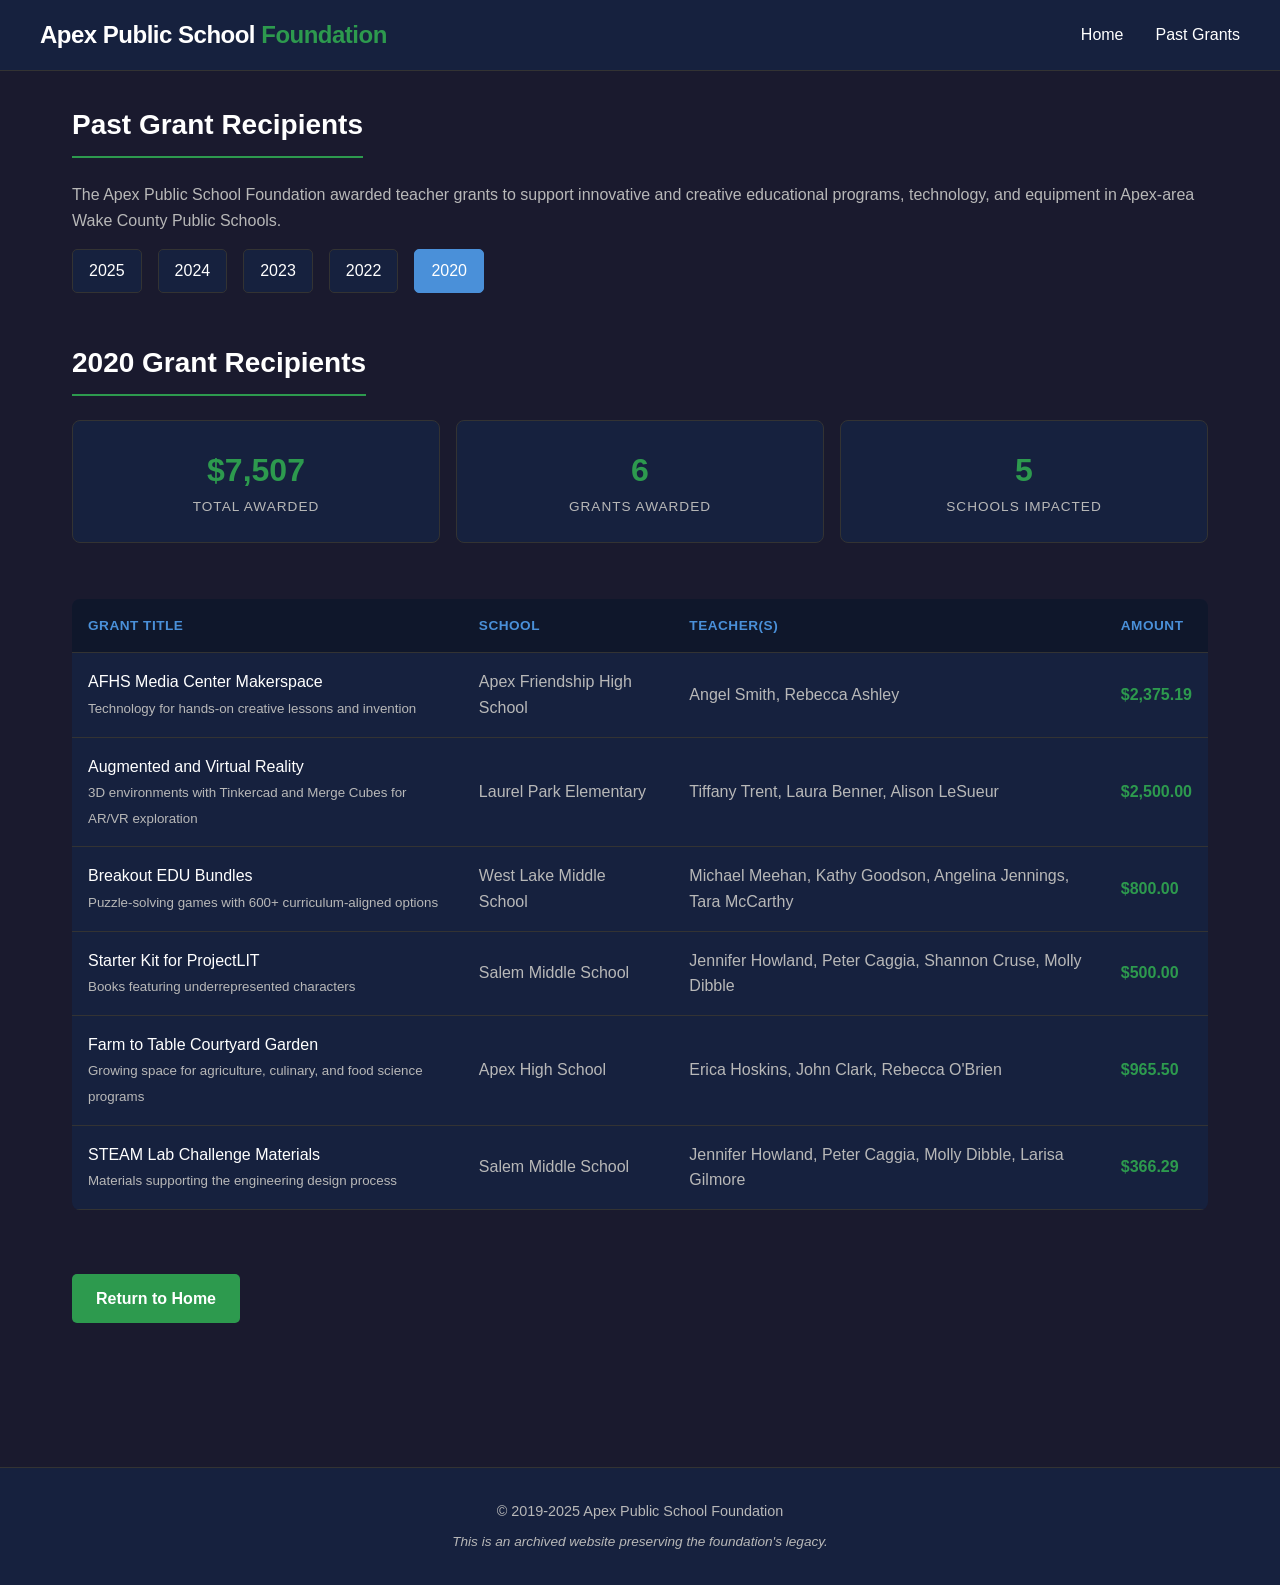
==== grants-2020.html @ a1ca21e4 "initial commit" ====
<!DOCTYPE html>
<html lang="en">
<head>
    <meta charset="UTF-8">
    <meta name="viewport" content="width=device-width, initial-scale=1.0">
    <title>2020 Grant Recipients - Apex Public School Foundation</title>
    <link rel="stylesheet" href="styles.css">
</head>
<body>
    <header>
        <div class="header-content">
            <a href="index.html" class="logo">
                <span class="logo-text">Apex Public School <span>Foundation</span></span>
            </a>
            <nav>
                <ul>
                    <li><a href="index.html">Home</a></li>
                    <li><a href="grants-2025.html">Past Grants</a></li>
                </ul>
            </nav>
        </div>
    </header>

    <main>
        <section class="content-section">
            <h2>Past Grant Recipients</h2>
            <p>The Apex Public School Foundation awarded teacher grants to support innovative and creative educational programs, technology, and equipment in Apex-area Wake County Public Schools.</p>

            <div class="year-nav">
                <a href="grants-2025.html">2025</a>
                <a href="grants-2024.html">2024</a>
                <a href="grants-2023.html">2023</a>
                <a href="grants-2022.html">2022</a>
                <a href="grants-2020.html" class="active">2020</a>
            </div>
        </section>

        <section class="content-section">
            <h2>2020 Grant Recipients</h2>

            <div class="grants-summary">
                <div class="stat-card">
                    <div class="number">$7,507</div>
                    <div class="label">Total Awarded</div>
                </div>
                <div class="stat-card">
                    <div class="number">6</div>
                    <div class="label">Grants Awarded</div>
                </div>
                <div class="stat-card">
                    <div class="number">5</div>
                    <div class="label">Schools Impacted</div>
                </div>
            </div>

            <div class="table-wrapper">
                <table class="grants-table">
                    <thead>
                        <tr>
                            <th>Grant Title</th>
                            <th>School</th>
                            <th>Teacher(s)</th>
                            <th>Amount</th>
                        </tr>
                    </thead>
                    <tbody>
                        <tr>
                            <td class="grant-title">AFHS Media Center Makerspace<br><small style="color: var(--text-muted);">Technology for hands-on creative lessons and invention</small></td>
                            <td>Apex Friendship High School</td>
                            <td>Angel Smith, Rebecca Ashley</td>
                            <td class="amount">$2,375.19</td>
                        </tr>
                        <tr>
                            <td class="grant-title">Augmented and Virtual Reality<br><small style="color: var(--text-muted);">3D environments with Tinkercad and Merge Cubes for AR/VR exploration</small></td>
                            <td>Laurel Park Elementary</td>
                            <td>Tiffany Trent, Laura Benner, Alison LeSueur</td>
                            <td class="amount">$2,500.00</td>
                        </tr>
                        <tr>
                            <td class="grant-title">Breakout EDU Bundles<br><small style="color: var(--text-muted);">Puzzle-solving games with 600+ curriculum-aligned options</small></td>
                            <td>West Lake Middle School</td>
                            <td>Michael Meehan, Kathy Goodson, Angelina Jennings, Tara McCarthy</td>
                            <td class="amount">$800.00</td>
                        </tr>
                        <tr>
                            <td class="grant-title">Starter Kit for ProjectLIT<br><small style="color: var(--text-muted);">Books featuring underrepresented characters</small></td>
                            <td>Salem Middle School</td>
                            <td>Jennifer Howland, Peter Caggia, Shannon Cruse, Molly Dibble</td>
                            <td class="amount">$500.00</td>
                        </tr>
                        <tr>
                            <td class="grant-title">Farm to Table Courtyard Garden<br><small style="color: var(--text-muted);">Growing space for agriculture, culinary, and food science programs</small></td>
                            <td>Apex High School</td>
                            <td>Erica Hoskins, John Clark, Rebecca O'Brien</td>
                            <td class="amount">$965.50</td>
                        </tr>
                        <tr>
                            <td class="grant-title">STEAM Lab Challenge Materials<br><small style="color: var(--text-muted);">Materials supporting the engineering design process</small></td>
                            <td>Salem Middle School</td>
                            <td>Jennifer Howland, Peter Caggia, Molly Dibble, Larisa Gilmore</td>
                            <td class="amount">$366.29</td>
                        </tr>
                    </tbody>
                </table>
            </div>
        </section>

        <section class="content-section">
            <a href="index.html" class="link-button">Return to Home</a>
        </section>
    </main>

    <footer>
        <p>&copy; 2019-2025 Apex Public School Foundation</p>
        <p class="archive-note">This is an archived website preserving the foundation's legacy.</p>
    </footer>
</body>
</html>
---- styles.css ----
/* Apex Public School Foundation - Archive Site Styles */

* {
    margin: 0;
    padding: 0;
    box-sizing: border-box;
}

:root {
    --primary-dark: #1a1a2e;
    --secondary-dark: #16213e;
    --accent-blue: #4a90d9;
    --accent-green: #2d9a4e;
    --text-light: #ffffff;
    --text-muted: #b8b8b8;
    --border-color: #333;
}

body {
    font-family: -apple-system, BlinkMacSystemFont, 'Segoe UI', Roboto, Oxygen, Ubuntu, sans-serif;
    background-color: var(--primary-dark);
    color: var(--text-light);
    line-height: 1.6;
    min-height: 100vh;
}

/* Header */
header {
    background-color: var(--secondary-dark);
    padding: 1rem 2rem;
    border-bottom: 1px solid var(--border-color);
    position: sticky;
    top: 0;
    z-index: 100;
}

.header-content {
    max-width: 1200px;
    margin: 0 auto;
    display: flex;
    justify-content: space-between;
    align-items: center;
}

.logo {
    display: flex;
    align-items: center;
    text-decoration: none;
    color: var(--text-light);
}

.logo-text {
    font-size: 1.5rem;
    font-weight: 600;
    letter-spacing: -0.5px;
}

.logo-text span {
    color: var(--accent-green);
}

nav ul {
    list-style: none;
    display: flex;
    gap: 2rem;
}

nav a {
    color: var(--text-light);
    text-decoration: none;
    font-weight: 500;
    transition: color 0.2s;
}

nav a:hover {
    color: var(--accent-blue);
}

/* Hero Section */
.hero {
    text-align: center;
    padding: 4rem 2rem;
    background: linear-gradient(135deg, var(--secondary-dark) 0%, var(--primary-dark) 100%);
    border-bottom: 1px solid var(--border-color);
}

.hero h1 {
    font-size: 2.5rem;
    margin-bottom: 1rem;
    font-weight: 700;
}

.hero .tagline {
    font-size: 1.25rem;
    color: var(--text-muted);
    font-style: italic;
}

/* Notice Box */
.notice-box {
    max-width: 800px;
    margin: 3rem auto;
    padding: 2rem;
    background-color: var(--secondary-dark);
    border: 2px solid var(--accent-blue);
    border-radius: 8px;
}

.notice-box h2 {
    color: var(--accent-blue);
    margin-bottom: 1rem;
    font-size: 1.5rem;
}

.notice-box p {
    margin-bottom: 1rem;
    color: var(--text-muted);
}

.notice-box p:last-child {
    margin-bottom: 0;
}

/* Main Content */
main {
    max-width: 1200px;
    margin: 0 auto;
    padding: 2rem;
}

.content-section {
    margin-bottom: 3rem;
}

.content-section h2 {
    font-size: 1.75rem;
    margin-bottom: 1.5rem;
    color: var(--text-light);
    border-bottom: 2px solid var(--accent-green);
    padding-bottom: 0.5rem;
    display: inline-block;
}

.content-section p {
    color: var(--text-muted);
    margin-bottom: 1rem;
}

/* Mission Highlights */
.mission-highlights {
    display: grid;
    grid-template-columns: repeat(auto-fit, minmax(250px, 1fr));
    gap: 1.5rem;
    margin-top: 2rem;
}

.highlight-card {
    background-color: var(--secondary-dark);
    padding: 1.5rem;
    border-radius: 8px;
    border: 1px solid var(--border-color);
}

.highlight-card h3 {
    color: var(--accent-green);
    margin-bottom: 0.5rem;
}

.highlight-card p {
    font-size: 0.95rem;
}

/* Link Button */
.link-button {
    display: inline-block;
    background-color: var(--accent-green);
    color: var(--text-light);
    padding: 0.75rem 1.5rem;
    border-radius: 5px;
    text-decoration: none;
    font-weight: 600;
    transition: background-color 0.2s, transform 0.2s;
    margin-top: 1rem;
}

.link-button:hover {
    background-color: #238a3e;
    transform: translateY(-2px);
}

/* Grants Page Styles */
.grants-summary {
    display: grid;
    grid-template-columns: repeat(auto-fit, minmax(150px, 1fr));
    gap: 1rem;
    margin-bottom: 2rem;
}

.stat-card {
    background-color: var(--secondary-dark);
    padding: 1.5rem;
    border-radius: 8px;
    text-align: center;
    border: 1px solid var(--border-color);
}

.stat-card .number {
    font-size: 2rem;
    font-weight: 700;
    color: var(--accent-green);
}

.stat-card .label {
    font-size: 0.85rem;
    color: var(--text-muted);
    text-transform: uppercase;
    letter-spacing: 1px;
}

/* Grants Table */
.grants-table {
    width: 100%;
    border-collapse: collapse;
    margin-top: 1.5rem;
    background-color: var(--secondary-dark);
    border-radius: 8px;
    overflow: hidden;
}

.grants-table th,
.grants-table td {
    padding: 1rem;
    text-align: left;
    border-bottom: 1px solid var(--border-color);
}

.grants-table th {
    background-color: rgba(0, 0, 0, 0.3);
    color: var(--accent-blue);
    font-weight: 600;
    text-transform: uppercase;
    font-size: 0.85rem;
    letter-spacing: 0.5px;
}

.grants-table td {
    color: var(--text-muted);
}

.grants-table tr:hover td {
    background-color: rgba(74, 144, 217, 0.1);
}

.grants-table .grant-title {
    color: var(--text-light);
    font-weight: 500;
}

.grants-table .amount {
    color: var(--accent-green);
    font-weight: 600;
}

/* Year Navigation */
.year-nav {
    display: flex;
    gap: 1rem;
    margin-bottom: 2rem;
    flex-wrap: wrap;
}

.year-nav a {
    padding: 0.5rem 1rem;
    background-color: var(--secondary-dark);
    color: var(--text-light);
    text-decoration: none;
    border-radius: 5px;
    border: 1px solid var(--border-color);
    transition: all 0.2s;
}

.year-nav a:hover,
.year-nav a.active {
    background-color: var(--accent-blue);
    border-color: var(--accent-blue);
}

/* Footer */
footer {
    background-color: var(--secondary-dark);
    padding: 2rem;
    text-align: center;
    border-top: 1px solid var(--border-color);
    margin-top: 4rem;
}

footer p {
    color: var(--text-muted);
    font-size: 0.9rem;
}

footer .archive-note {
    margin-top: 0.5rem;
    font-style: italic;
    font-size: 0.85rem;
}

/* Responsive */
@media (max-width: 768px) {
    .header-content {
        flex-direction: column;
        gap: 1rem;
    }

    nav ul {
        gap: 1rem;
    }

    .hero h1 {
        font-size: 1.75rem;
    }

    .grants-table {
        font-size: 0.9rem;
    }

    .grants-table th,
    .grants-table td {
        padding: 0.75rem 0.5rem;
    }

    .notice-box {
        margin: 2rem 1rem;
    }
}

/* Mobile table scroll */
.table-wrapper {
    overflow-x: auto;
}
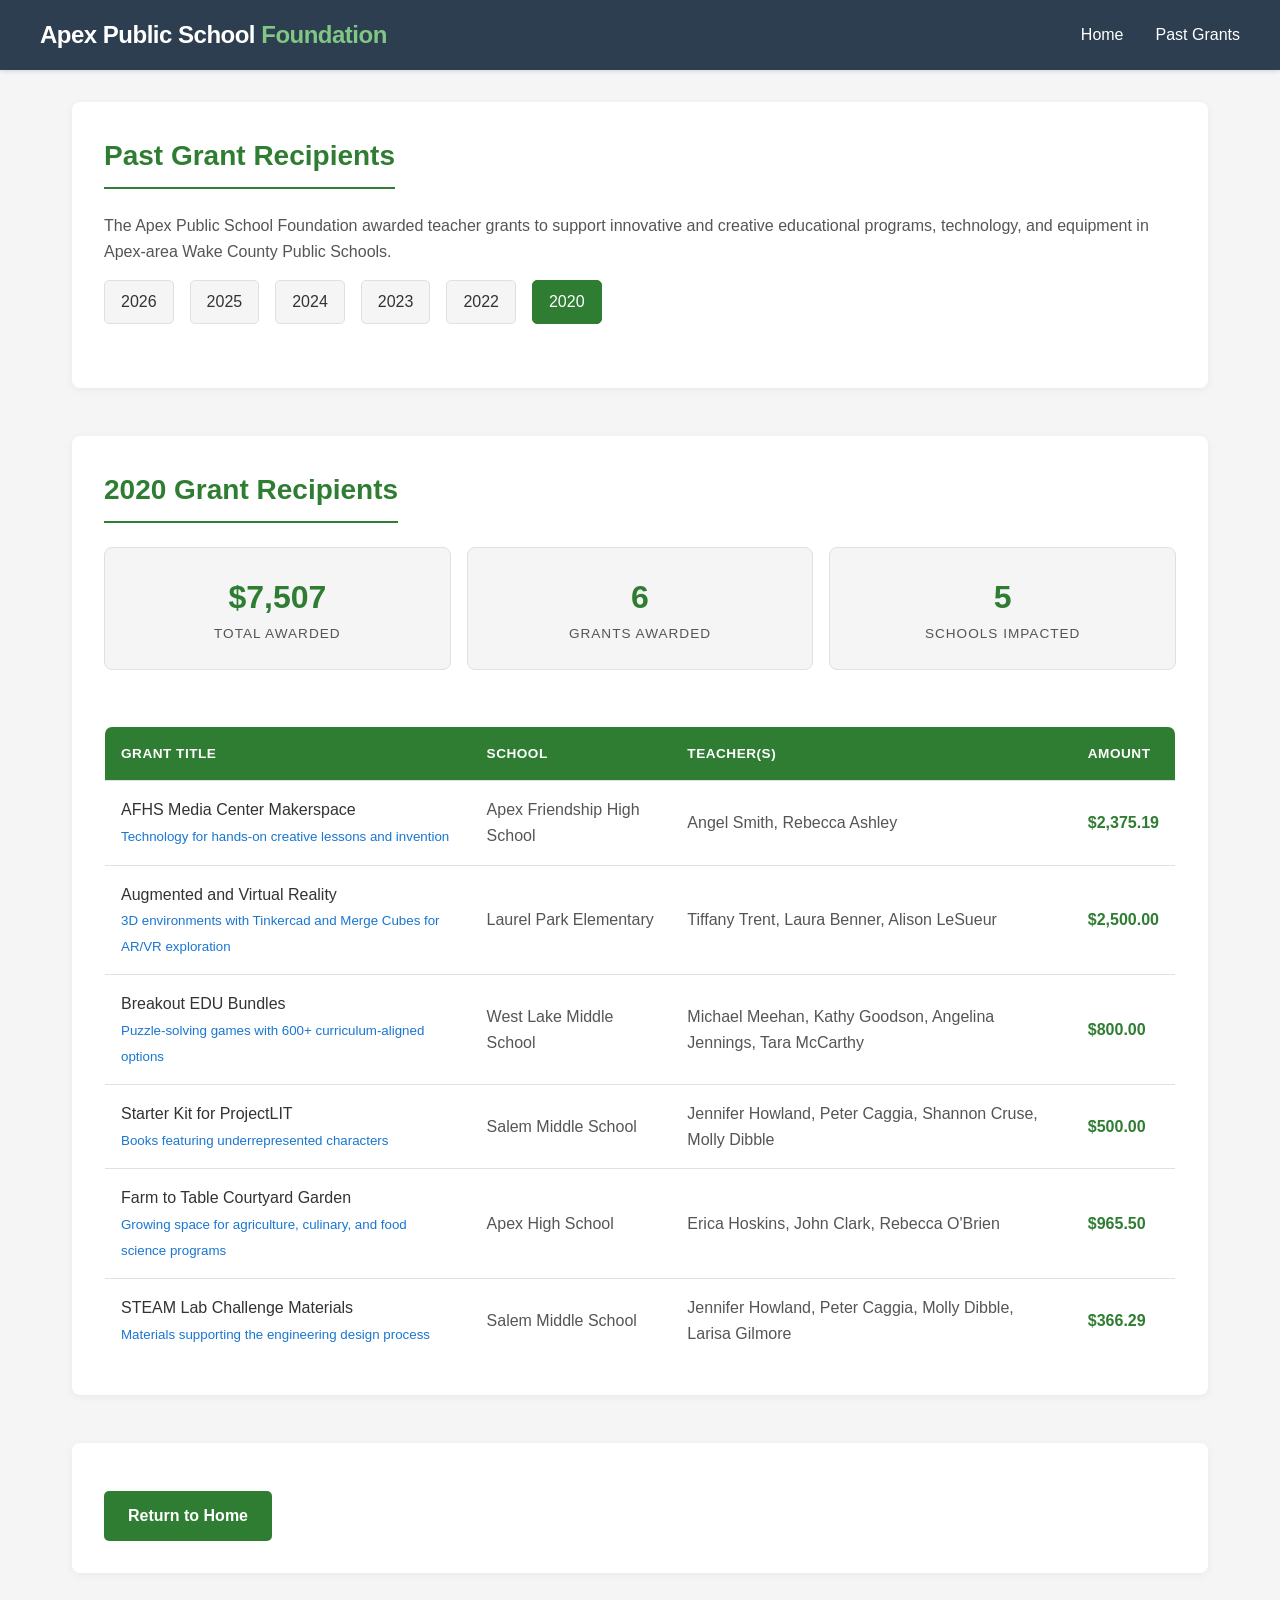
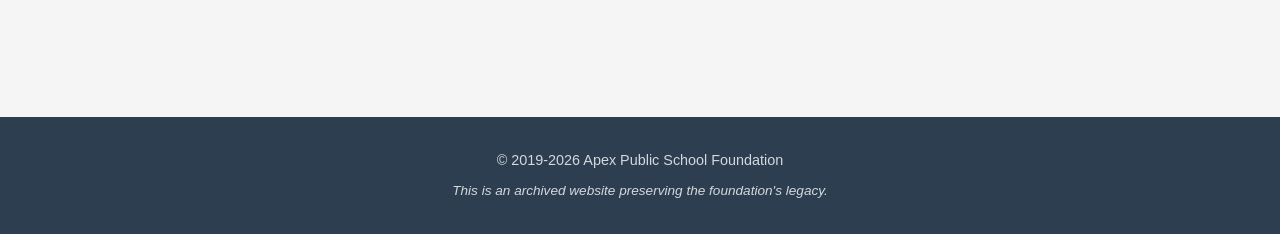
==== commit f6b2b767: "Add 2026 grant recipients and update site navigation Add grants-2026.html with 16 grants ($30,195 to" ====
--- a/grants-2020.html
+++ b/grants-2020.html
@@ -15,7 +15,7 @@
             <nav>
                 <ul>
                     <li><a href="index.html">Home</a></li>
-                    <li><a href="grants-2025.html">Past Grants</a></li>
+                    <li><a href="grants-2026.html">Past Grants</a></li>
                 </ul>
             </nav>
         </div>
@@ -27,6 +27,7 @@
             <p>The Apex Public School Foundation awarded teacher grants to support innovative and creative educational programs, technology, and equipment in Apex-area Wake County Public Schools.</p>
 
             <div class="year-nav">
+                <a href="grants-2026.html">2026</a>
                 <a href="grants-2025.html">2025</a>
                 <a href="grants-2024.html">2024</a>
                 <a href="grants-2023.html">2023</a>
@@ -111,7 +112,7 @@
     </main>
 
     <footer>
-        <p>&copy; 2019-2025 Apex Public School Foundation</p>
+        <p>&copy; 2019-2026 Apex Public School Foundation</p>
         <p class="archive-note">This is an archived website preserving the foundation's legacy.</p>
     </footer>
 </body>
--- a/styles.css
+++ b/styles.css
@@ -7,31 +7,35 @@
 }
 
 :root {
-    --primary-dark: #1a1a2e;
-    --secondary-dark: #16213e;
-    --accent-blue: #4a90d9;
-    --accent-green: #2d9a4e;
+    --primary-green: #2e7d32;
+    --primary-green-dark: #1b5e20;
+    --accent-blue: #1976d2;
+    --accent-blue-light: #e3f2fd;
+    --text-dark: #333333;
+    --text-medium: #555555;
     --text-light: #ffffff;
-    --text-muted: #b8b8b8;
-    --border-color: #333;
+    --bg-white: #ffffff;
+    --bg-light: #f5f5f5;
+    --bg-dark: #2c3e50;
+    --border-light: #e0e0e0;
 }
 
 body {
     font-family: -apple-system, BlinkMacSystemFont, 'Segoe UI', Roboto, Oxygen, Ubuntu, sans-serif;
-    background-color: var(--primary-dark);
-    color: var(--text-light);
+    background-color: var(--bg-light);
+    color: var(--text-dark);
     line-height: 1.6;
     min-height: 100vh;
 }
 
 /* Header */
 header {
-    background-color: var(--secondary-dark);
+    background-color: var(--bg-dark);
     padding: 1rem 2rem;
-    border-bottom: 1px solid var(--border-color);
     position: sticky;
     top: 0;
     z-index: 100;
+    box-shadow: 0 2px 4px rgba(0,0,0,0.1);
 }
 
 .header-content {
@@ -56,7 +60,7 @@
 }
 
 .logo-text span {
-    color: var(--accent-green);
+    color: #81c784;
 }
 
 nav ul {
@@ -73,15 +77,15 @@
 }
 
 nav a:hover {
-    color: var(--accent-blue);
+    color: #81c784;
 }
 
 /* Hero Section */
 .hero {
     text-align: center;
     padding: 4rem 2rem;
-    background: linear-gradient(135deg, var(--secondary-dark) 0%, var(--primary-dark) 100%);
-    border-bottom: 1px solid var(--border-color);
+    background: linear-gradient(135deg, var(--primary-green) 0%, var(--primary-green-dark) 100%);
+    color: var(--text-light);
 }
 
 .hero h1 {
@@ -92,18 +96,21 @@
 
 .hero .tagline {
     font-size: 1.25rem;
-    color: var(--text-muted);
+    color: rgba(255,255,255,0.9);
     font-style: italic;
 }
 
 /* Notice Box */
 .notice-box {
     max-width: 800px;
-    margin: 3rem auto;
+    margin: -2rem auto 3rem;
     padding: 2rem;
-    background-color: var(--secondary-dark);
-    border: 2px solid var(--accent-blue);
-    border-radius: 8px;
+    background-color: var(--bg-white);
+    border-left: 4px solid var(--accent-blue);
+    border-radius: 8px;
+    box-shadow: 0 4px 12px rgba(0,0,0,0.1);
+    position: relative;
+    z-index: 10;
 }
 
 .notice-box h2 {
@@ -114,7 +121,7 @@
 
 .notice-box p {
     margin-bottom: 1rem;
-    color: var(--text-muted);
+    color: var(--text-medium);
 }
 
 .notice-box p:last-child {
@@ -130,19 +137,23 @@
 
 .content-section {
     margin-bottom: 3rem;
+    background-color: var(--bg-white);
+    padding: 2rem;
+    border-radius: 8px;
+    box-shadow: 0 2px 8px rgba(0,0,0,0.05);
 }
 
 .content-section h2 {
     font-size: 1.75rem;
     margin-bottom: 1.5rem;
-    color: var(--text-light);
-    border-bottom: 2px solid var(--accent-green);
+    color: var(--primary-green);
+    border-bottom: 2px solid var(--primary-green);
     padding-bottom: 0.5rem;
     display: inline-block;
 }
 
 .content-section p {
-    color: var(--text-muted);
+    color: var(--text-medium);
     margin-bottom: 1rem;
 }
 
@@ -155,25 +166,26 @@
 }
 
 .highlight-card {
-    background-color: var(--secondary-dark);
+    background-color: var(--bg-light);
     padding: 1.5rem;
     border-radius: 8px;
-    border: 1px solid var(--border-color);
+    border: 1px solid var(--border-light);
 }
 
 .highlight-card h3 {
-    color: var(--accent-green);
+    color: var(--primary-green);
     margin-bottom: 0.5rem;
 }
 
 .highlight-card p {
     font-size: 0.95rem;
+    margin-bottom: 0;
 }
 
 /* Link Button */
 .link-button {
     display: inline-block;
-    background-color: var(--accent-green);
+    background-color: var(--primary-green);
     color: var(--text-light);
     padding: 0.75rem 1.5rem;
     border-radius: 5px;
@@ -184,7 +196,7 @@
 }
 
 .link-button:hover {
-    background-color: #238a3e;
+    background-color: var(--primary-green-dark);
     transform: translateY(-2px);
 }
 
@@ -197,22 +209,22 @@
 }
 
 .stat-card {
-    background-color: var(--secondary-dark);
+    background-color: var(--bg-light);
     padding: 1.5rem;
     border-radius: 8px;
     text-align: center;
-    border: 1px solid var(--border-color);
+    border: 1px solid var(--border-light);
 }
 
 .stat-card .number {
     font-size: 2rem;
     font-weight: 700;
-    color: var(--accent-green);
+    color: var(--primary-green);
 }
 
 .stat-card .label {
     font-size: 0.85rem;
-    color: var(--text-muted);
+    color: var(--text-medium);
     text-transform: uppercase;
     letter-spacing: 1px;
 }
@@ -222,21 +234,22 @@
     width: 100%;
     border-collapse: collapse;
     margin-top: 1.5rem;
-    background-color: var(--secondary-dark);
+    background-color: var(--bg-white);
     border-radius: 8px;
     overflow: hidden;
+    border: 1px solid var(--border-light);
 }
 
 .grants-table th,
 .grants-table td {
     padding: 1rem;
     text-align: left;
-    border-bottom: 1px solid var(--border-color);
+    border-bottom: 1px solid var(--border-light);
 }
 
 .grants-table th {
-    background-color: rgba(0, 0, 0, 0.3);
-    color: var(--accent-blue);
+    background-color: var(--primary-green);
+    color: var(--text-light);
     font-weight: 600;
     text-transform: uppercase;
     font-size: 0.85rem;
@@ -244,20 +257,24 @@
 }
 
 .grants-table td {
-    color: var(--text-muted);
+    color: var(--text-medium);
 }
 
 .grants-table tr:hover td {
-    background-color: rgba(74, 144, 217, 0.1);
+    background-color: var(--bg-light);
 }
 
 .grants-table .grant-title {
-    color: var(--text-light);
+    color: var(--text-dark);
     font-weight: 500;
 }
 
+.grants-table .grant-title small {
+    color: var(--accent-blue) !important;
+}
+
 .grants-table .amount {
-    color: var(--accent-green);
+    color: var(--primary-green);
     font-weight: 600;
 }
 
@@ -271,31 +288,36 @@
 
 .year-nav a {
     padding: 0.5rem 1rem;
-    background-color: var(--secondary-dark);
-    color: var(--text-light);
+    background-color: var(--bg-light);
+    color: var(--text-dark);
     text-decoration: none;
     border-radius: 5px;
-    border: 1px solid var(--border-color);
+    border: 1px solid var(--border-light);
     transition: all 0.2s;
 }
 
-.year-nav a:hover,
+.year-nav a:hover {
+    background-color: var(--primary-green);
+    color: var(--text-light);
+    border-color: var(--primary-green);
+}
+
 .year-nav a.active {
-    background-color: var(--accent-blue);
-    border-color: var(--accent-blue);
+    background-color: var(--primary-green);
+    color: var(--text-light);
+    border-color: var(--primary-green);
 }
 
 /* Footer */
 footer {
-    background-color: var(--secondary-dark);
+    background-color: var(--bg-dark);
     padding: 2rem;
     text-align: center;
-    border-top: 1px solid var(--border-color);
     margin-top: 4rem;
 }
 
 footer p {
-    color: var(--text-muted);
+    color: rgba(255,255,255,0.8);
     font-size: 0.9rem;
 }
 
@@ -330,7 +352,11 @@
     }
 
     .notice-box {
-        margin: 2rem 1rem;
+        margin: -2rem 1rem 2rem;
+    }
+
+    .content-section {
+        padding: 1.5rem;
     }
 }
 
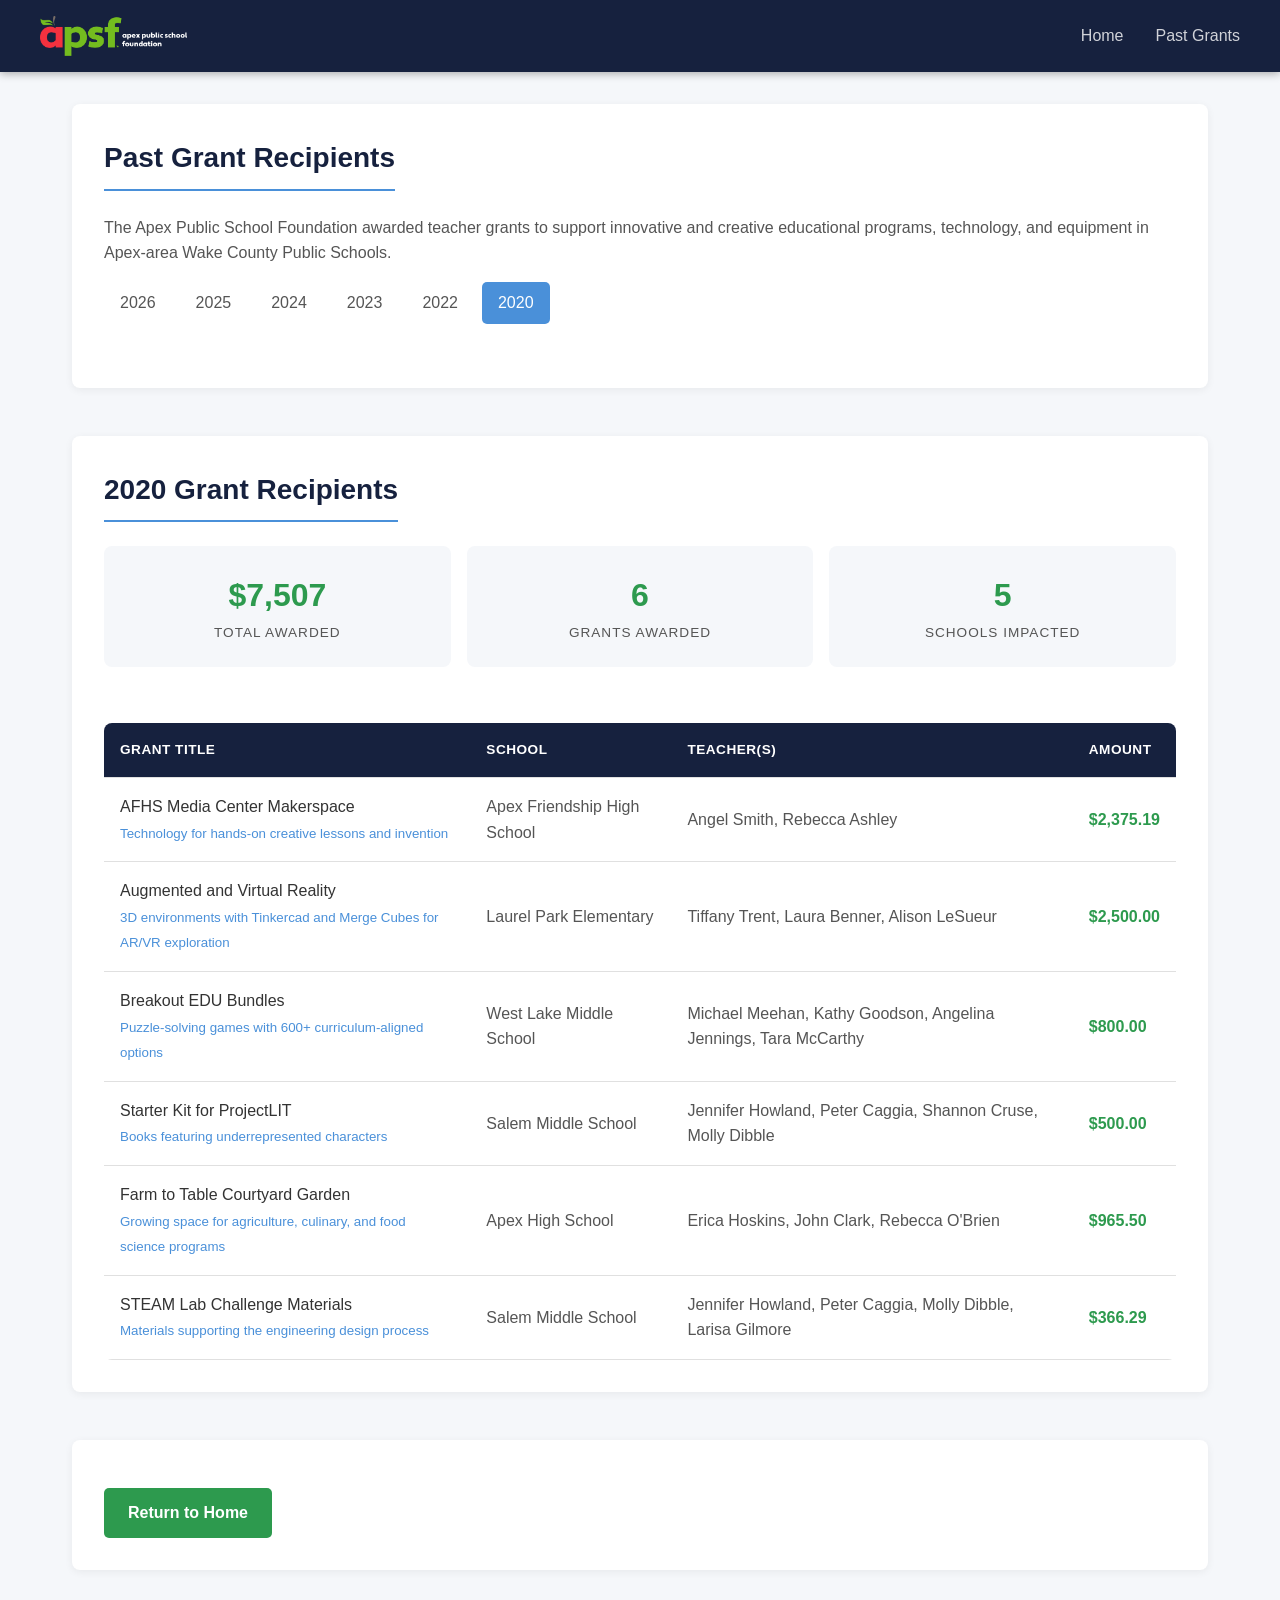
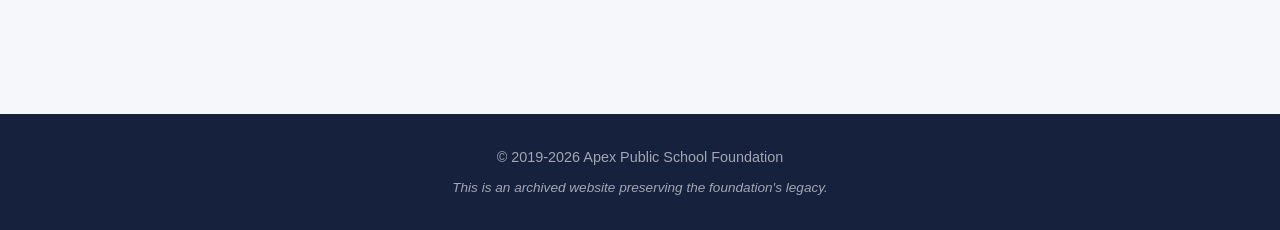
==== commit 57553db6: "Update site theme with APSF logo, hero image, and light background Replace text logo with original A" ====
--- a/grants-2020.html
+++ b/grants-2020.html
@@ -10,7 +10,7 @@
     <header>
         <div class="header-content">
             <a href="index.html" class="logo">
-                <span class="logo-text">Apex Public School <span>Foundation</span></span>
+                <img src="images/apsf-logo-whitetext@3x.png" alt="Apex Public School Foundation" class="logo-img">
             </a>
             <nav>
                 <ul>
--- a/styles.css
+++ b/styles.css
@@ -7,16 +7,15 @@
 }
 
 :root {
-    --primary-green: #2e7d32;
-    --primary-green-dark: #1b5e20;
-    --accent-blue: #1976d2;
-    --accent-blue-light: #e3f2fd;
+    --primary-dark: #1a1a2e;
+    --secondary-dark: #16213e;
+    --accent-blue: #4a90d9;
+    --accent-green: #2d9a4e;
     --text-dark: #333333;
     --text-medium: #555555;
     --text-light: #ffffff;
     --bg-white: #ffffff;
-    --bg-light: #f5f5f5;
-    --bg-dark: #2c3e50;
+    --bg-light: #f5f7fa;
     --border-light: #e0e0e0;
 }
 
@@ -30,12 +29,12 @@
 
 /* Header */
 header {
-    background-color: var(--bg-dark);
+    background-color: var(--secondary-dark);
     padding: 1rem 2rem;
     position: sticky;
     top: 0;
     z-index: 100;
-    box-shadow: 0 2px 4px rgba(0,0,0,0.1);
+    box-shadow: 0 2px 8px rgba(0,0,0,0.3);
 }
 
 .header-content {
@@ -53,14 +52,9 @@
     color: var(--text-light);
 }
 
-.logo-text {
-    font-size: 1.5rem;
-    font-weight: 600;
-    letter-spacing: -0.5px;
-}
-
-.logo-text span {
-    color: #81c784;
+.logo-img {
+    height: 40px;
+    width: auto;
 }
 
 nav ul {
@@ -70,22 +64,24 @@
 }
 
 nav a {
-    color: var(--text-light);
+    color: rgba(255,255,255,0.8);
     text-decoration: none;
     font-weight: 500;
     transition: color 0.2s;
 }
 
 nav a:hover {
-    color: #81c784;
+    color: var(--text-light);
 }
 
 /* Hero Section */
 .hero {
     text-align: center;
     padding: 4rem 2rem;
-    background: linear-gradient(135deg, var(--primary-green) 0%, var(--primary-green-dark) 100%);
-    color: var(--text-light);
+    background: linear-gradient(135deg, #1a1a2e 0%, #0f3460 100%);
+    color: var(--text-light);
+    position: relative;
+    overflow: hidden;
 }
 
 .hero h1 {
@@ -96,19 +92,33 @@
 
 .hero .tagline {
     font-size: 1.25rem;
-    color: rgba(255,255,255,0.9);
+    color: rgba(255,255,255,0.8);
     font-style: italic;
+}
+
+.hero-image {
+    margin-top: 2rem;
+    max-width: 800px;
+    margin-left: auto;
+    margin-right: auto;
+}
+
+.hero-image img {
+    width: 100%;
+    height: auto;
+    border-radius: 8px;
+    box-shadow: 0 4px 20px rgba(0,0,0,0.4);
 }
 
 /* Notice Box */
 .notice-box {
     max-width: 800px;
-    margin: -2rem auto 3rem;
+    margin: 2rem auto 3rem;
     padding: 2rem;
     background-color: var(--bg-white);
     border-left: 4px solid var(--accent-blue);
     border-radius: 8px;
-    box-shadow: 0 4px 12px rgba(0,0,0,0.1);
+    box-shadow: 0 4px 12px rgba(0,0,0,0.08);
     position: relative;
     z-index: 10;
 }
@@ -140,14 +150,14 @@
     background-color: var(--bg-white);
     padding: 2rem;
     border-radius: 8px;
-    box-shadow: 0 2px 8px rgba(0,0,0,0.05);
+    box-shadow: 0 2px 8px rgba(0,0,0,0.06);
 }
 
 .content-section h2 {
     font-size: 1.75rem;
     margin-bottom: 1.5rem;
-    color: var(--primary-green);
-    border-bottom: 2px solid var(--primary-green);
+    color: var(--secondary-dark);
+    border-bottom: 2px solid var(--accent-blue);
     padding-bottom: 0.5rem;
     display: inline-block;
 }
@@ -169,11 +179,10 @@
     background-color: var(--bg-light);
     padding: 1.5rem;
     border-radius: 8px;
-    border: 1px solid var(--border-light);
 }
 
 .highlight-card h3 {
-    color: var(--primary-green);
+    color: var(--accent-green);
     margin-bottom: 0.5rem;
 }
 
@@ -185,7 +194,7 @@
 /* Link Button */
 .link-button {
     display: inline-block;
-    background-color: var(--primary-green);
+    background-color: var(--accent-green);
     color: var(--text-light);
     padding: 0.75rem 1.5rem;
     border-radius: 5px;
@@ -196,7 +205,7 @@
 }
 
 .link-button:hover {
-    background-color: var(--primary-green-dark);
+    background-color: #237a3e;
     transform: translateY(-2px);
 }
 
@@ -213,13 +222,12 @@
     padding: 1.5rem;
     border-radius: 8px;
     text-align: center;
-    border: 1px solid var(--border-light);
 }
 
 .stat-card .number {
     font-size: 2rem;
     font-weight: 700;
-    color: var(--primary-green);
+    color: var(--accent-green);
 }
 
 .stat-card .label {
@@ -237,7 +245,6 @@
     background-color: var(--bg-white);
     border-radius: 8px;
     overflow: hidden;
-    border: 1px solid var(--border-light);
 }
 
 .grants-table th,
@@ -248,7 +255,7 @@
 }
 
 .grants-table th {
-    background-color: var(--primary-green);
+    background-color: var(--secondary-dark);
     color: var(--text-light);
     font-weight: 600;
     text-transform: uppercase;
@@ -274,50 +281,47 @@
 }
 
 .grants-table .amount {
-    color: var(--primary-green);
+    color: var(--accent-green);
     font-weight: 600;
 }
 
 /* Year Navigation */
 .year-nav {
     display: flex;
-    gap: 1rem;
+    gap: 0.5rem;
     margin-bottom: 2rem;
     flex-wrap: wrap;
 }
 
 .year-nav a {
     padding: 0.5rem 1rem;
-    background-color: var(--bg-light);
-    color: var(--text-dark);
+    background-color: var(--bg-white);
+    color: var(--text-medium);
     text-decoration: none;
     border-radius: 5px;
-    border: 1px solid var(--border-light);
     transition: all 0.2s;
 }
 
 .year-nav a:hover {
-    background-color: var(--primary-green);
-    color: var(--text-light);
-    border-color: var(--primary-green);
+    background-color: var(--accent-blue);
+    color: var(--text-light);
 }
 
 .year-nav a.active {
-    background-color: var(--primary-green);
-    color: var(--text-light);
-    border-color: var(--primary-green);
+    background-color: var(--accent-blue);
+    color: var(--text-light);
 }
 
 /* Footer */
 footer {
-    background-color: var(--bg-dark);
+    background-color: var(--secondary-dark);
     padding: 2rem;
     text-align: center;
     margin-top: 4rem;
 }
 
 footer p {
-    color: rgba(255,255,255,0.8);
+    color: rgba(255,255,255,0.6);
     font-size: 0.9rem;
 }
 
@@ -352,7 +356,7 @@
     }
 
     .notice-box {
-        margin: -2rem 1rem 2rem;
+        margin: 2rem 1rem 2rem;
     }
 
     .content-section {
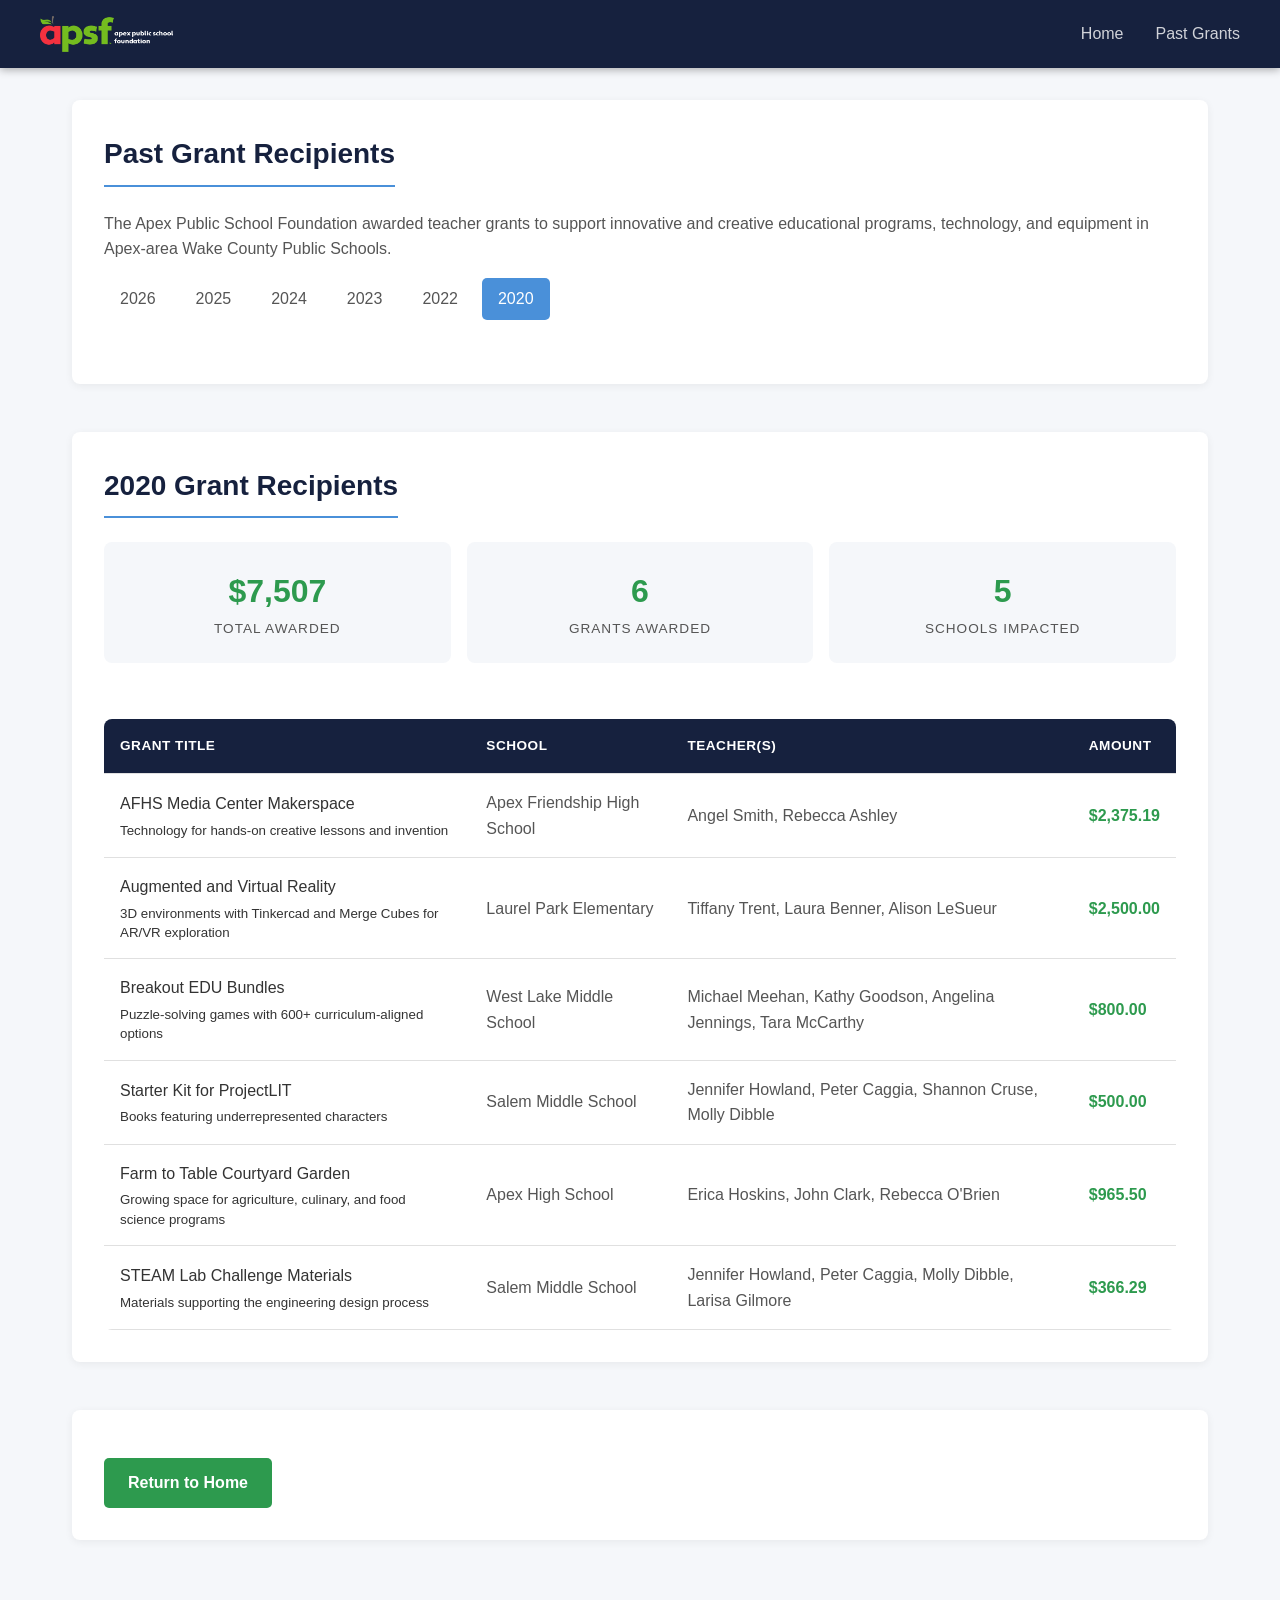
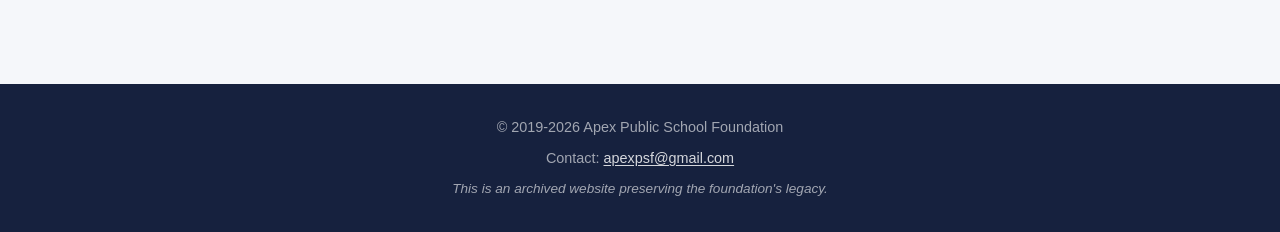
==== commit b69daaa8: "Add obfuscated contact email to footer" ====
--- a/grants-2020.html
+++ b/grants-2020.html
@@ -113,7 +113,9 @@
 
     <footer>
         <p>&copy; 2019-2026 Apex Public School Foundation</p>
+        <p class="contact-note">Contact: <a href="#" data-contact-link aria-disabled="true">email us</a></p>
         <p class="archive-note">This is an archived website preserving the foundation's legacy.</p>
     </footer>
+    <script src="contact.js"></script>
 </body>
 </html>
--- a/styles.css
+++ b/styles.css
@@ -35,6 +35,7 @@
     top: 0;
     z-index: 100;
     box-shadow: 0 2px 8px rgba(0,0,0,0.3);
+    overflow: hidden;
 }
 
 .header-content {
@@ -53,8 +54,10 @@
 }
 
 .logo-img {
-    height: 40px;
+    height: 36px;
     width: auto;
+    max-width: 180px;
+    object-fit: contain;
 }
 
 nav ul {
@@ -277,7 +280,16 @@
 }
 
 .grants-table .grant-title small {
-    color: var(--accent-blue) !important;
+    display: block;
+    margin-top: 0.25rem;
+    color: var(--text-medium);
+    font-weight: 400;
+    line-height: 1.45;
+}
+
+.grants-table .grant-title .grant-label {
+    color: var(--accent-blue);
+    font-weight: 600;
 }
 
 .grants-table .amount {
@@ -331,6 +343,16 @@
     font-size: 0.85rem;
 }
 
+footer .contact-note {
+    margin-top: 0.5rem;
+}
+
+footer a {
+    color: rgba(255,255,255,0.82);
+    text-decoration: underline;
+    text-underline-offset: 0.15em;
+}
+
 /* Responsive */
 @media (max-width: 768px) {
     .header-content {
@@ -342,6 +364,15 @@
         gap: 1rem;
     }
 
+    .logo-img {
+        height: 28px;
+        max-width: 150px;
+    }
+
+    .hero {
+        padding: 2.5rem 1.5rem;
+    }
+
     .hero h1 {
         font-size: 1.75rem;
     }
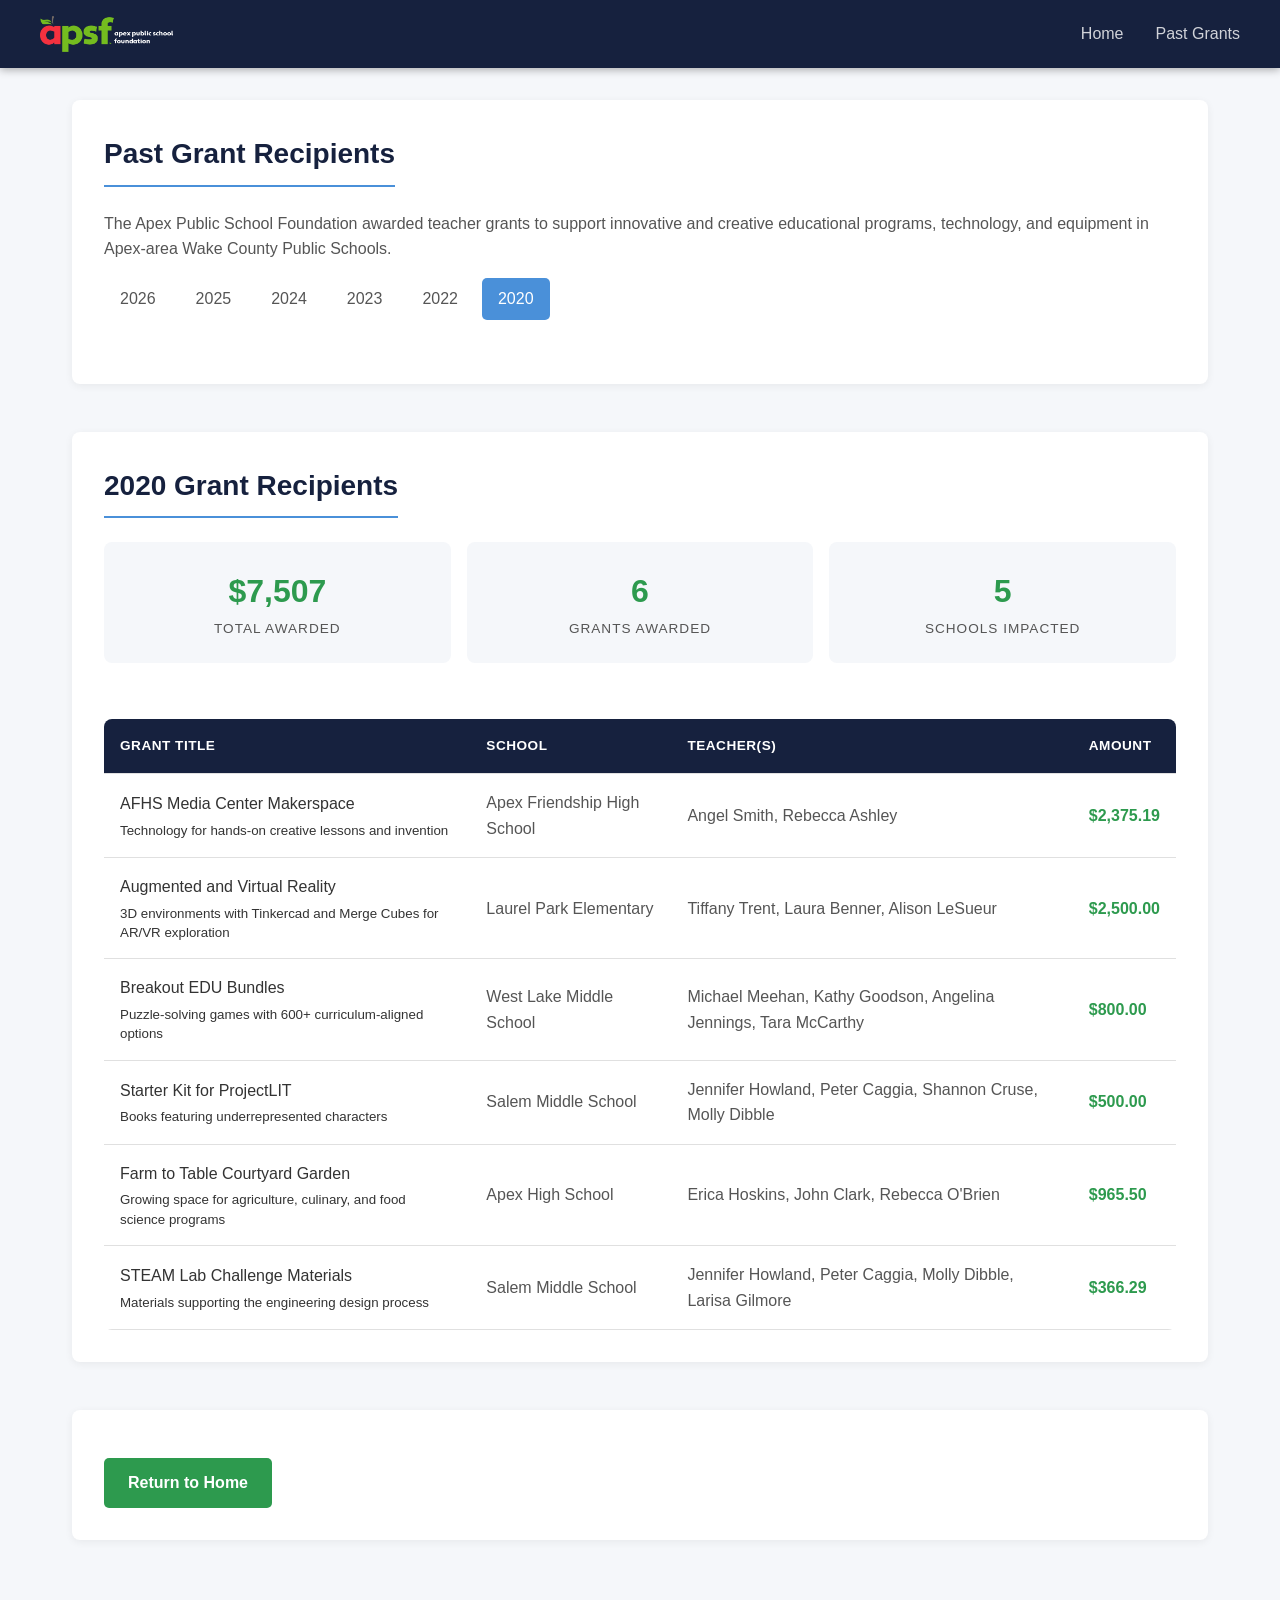
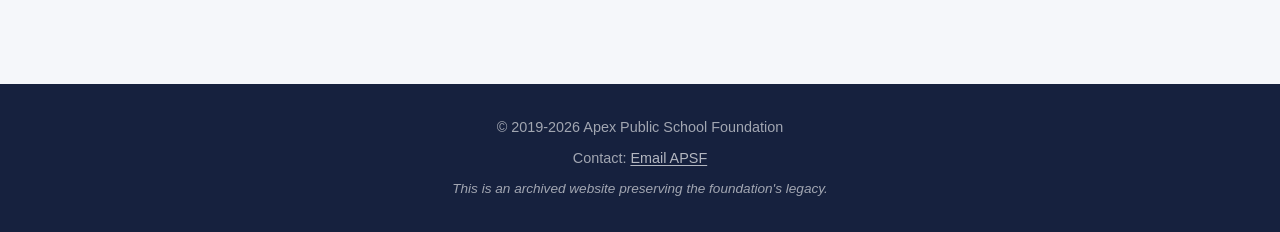
==== commit 0bbca08c: "Tone down footer contact link" ====
--- a/grants-2020.html
+++ b/grants-2020.html
@@ -4,7 +4,7 @@
     <meta charset="UTF-8">
     <meta name="viewport" content="width=device-width, initial-scale=1.0">
     <title>2020 Grant Recipients - Apex Public School Foundation</title>
-    <link rel="stylesheet" href="styles.css">
+    <link rel="stylesheet" href="styles.css?v=2">
 </head>
 <body>
     <header>
@@ -116,6 +116,6 @@
         <p class="contact-note">Contact: <a href="#" data-contact-link aria-disabled="true">email us</a></p>
         <p class="archive-note">This is an archived website preserving the foundation's legacy.</p>
     </footer>
-    <script src="contact.js"></script>
+    <script src="contact.js?v=2"></script>
 </body>
 </html>
--- a/styles.css
+++ b/styles.css
@@ -348,9 +348,14 @@
 }
 
 footer a {
-    color: rgba(255,255,255,0.82);
+    color: rgba(255,255,255,0.68);
     text-decoration: underline;
     text-underline-offset: 0.15em;
+}
+
+footer a:hover,
+footer a:focus {
+    color: rgba(255,255,255,0.88);
 }
 
 /* Responsive */
